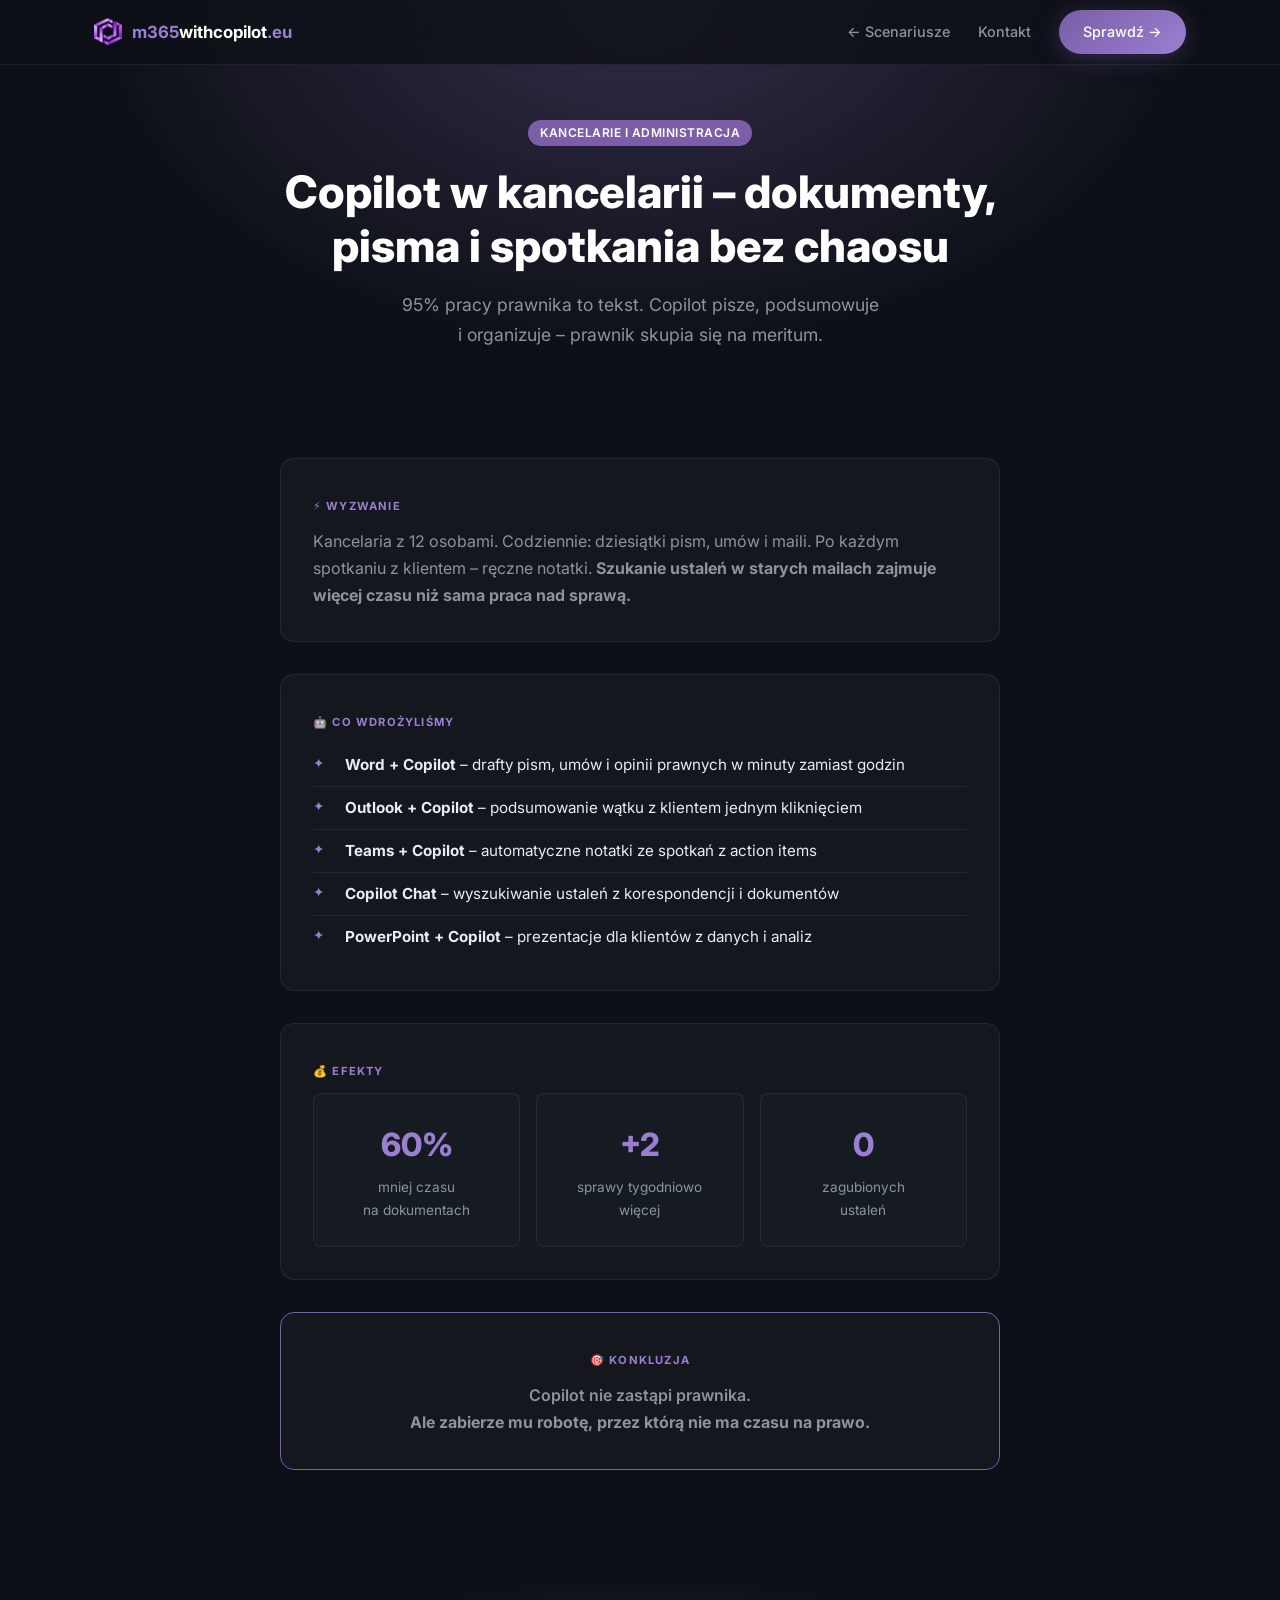
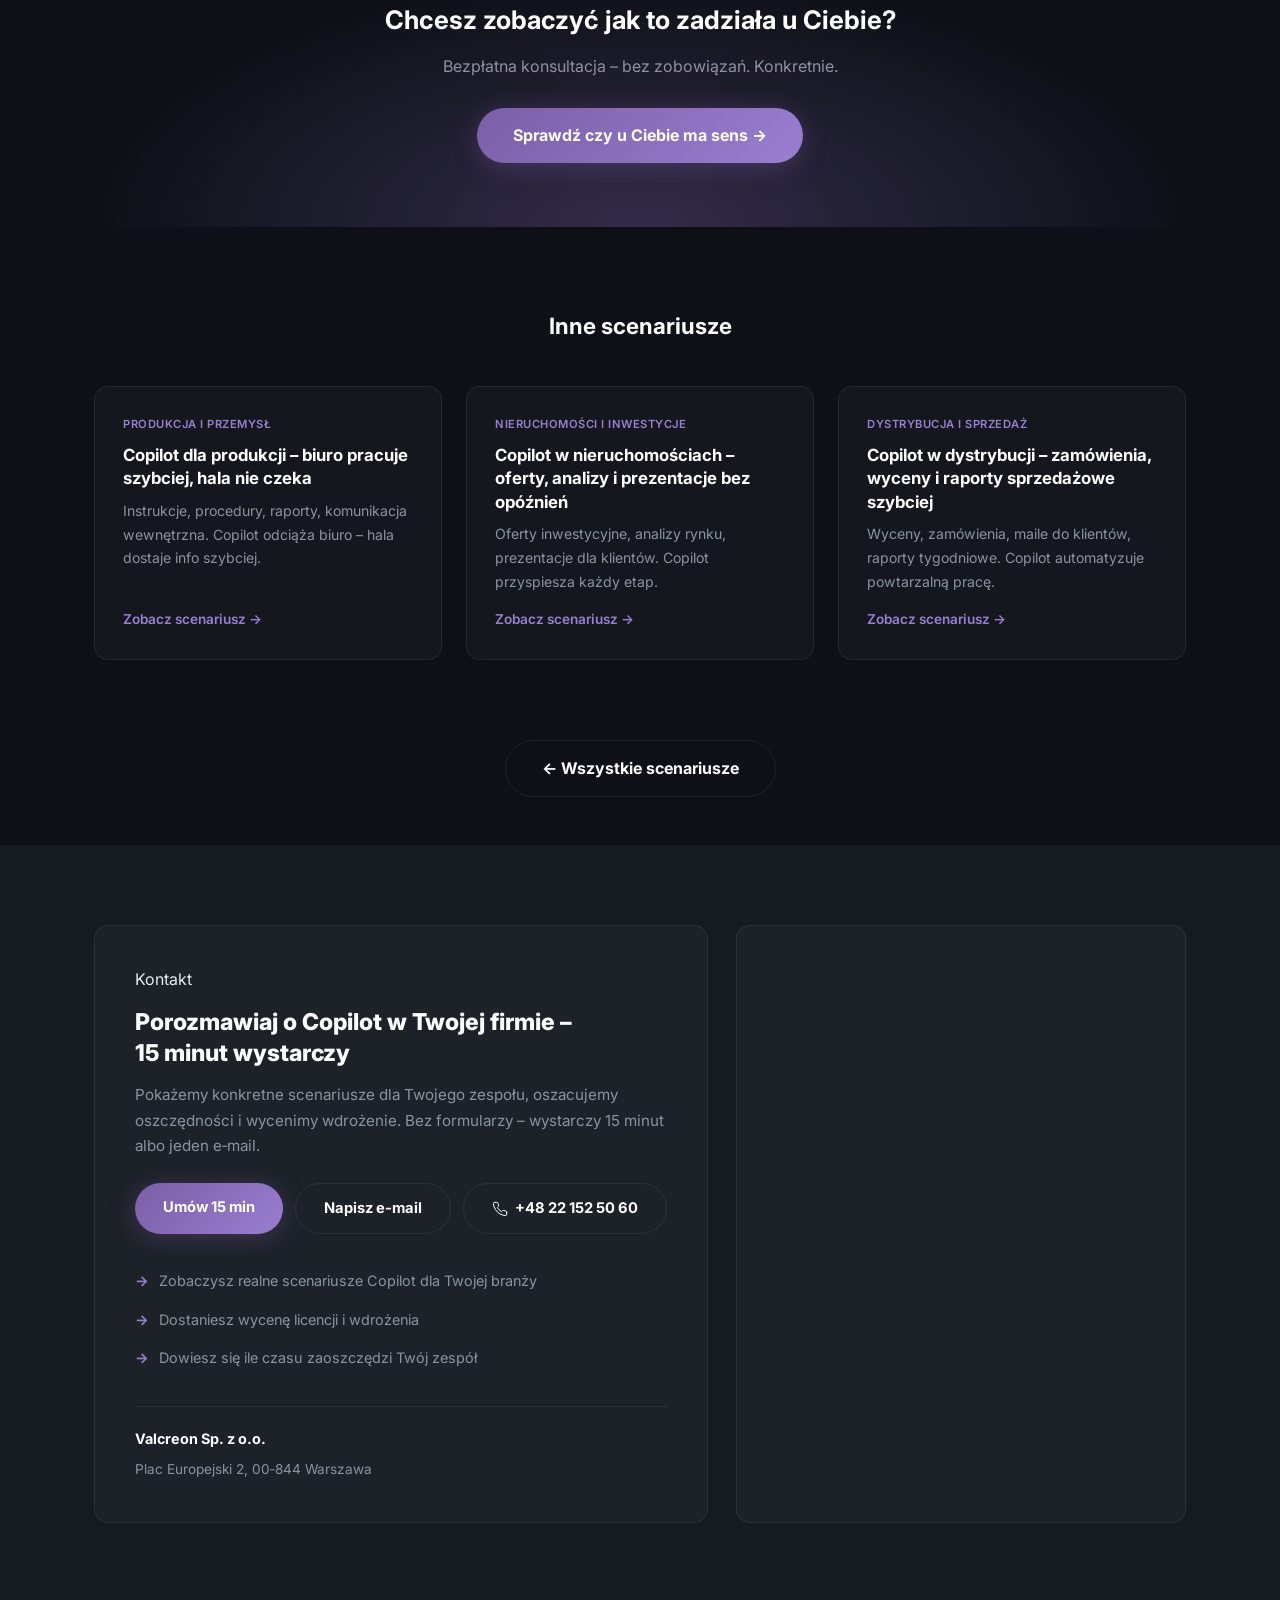
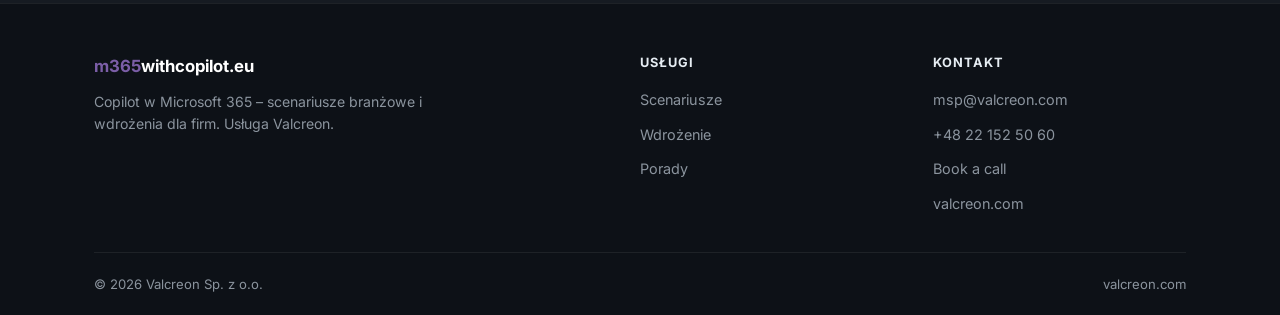
==== kancelaria.html @ f1ad7389 "Add files via upload" ====
<!DOCTYPE html>
<html lang="pl">
<head>
<meta charset="UTF-8">
<meta name="viewport" content="width=device-width,initial-scale=1">
<title>Copilot w kancelarii – dokumenty, pisma i spotkania bez chaosu | m365withcopilot.eu</title>
<meta name="description" content="Jak Microsoft 365 Copilot działa w kancelarii prawnej. Drafty pism, podsumowania spotkań, wyszukiwanie ustaleń – konkretny scenariusz.">
<link rel="icon" href="fav.ico" type="image/x-icon">
<link rel="preconnect" href="https://fonts.googleapis.com">
<link rel="preconnect" href="https://fonts.gstatic.com" crossorigin>
<link href="https://fonts.googleapis.com/css2?family=Inter:wght@400;500;600;700;800&display=swap" rel="stylesheet">
<link rel="stylesheet" href="style-2.css">
<style>
</style>
</head>
<body id="top">

<nav class="nav"><div class="wrap">
  <a href="index.html" class="nav-brand"><img src="logo-32.png" alt="Logo" width="28" height="28"><span><b>m365</b>withcopilot<b>.eu</b></span></a>
  <ul class="nav-links">
    <li><a href="index.html">← Scenariusze</a></li>
    <li><a href="#kontakt">Kontakt</a></li>
    <li><a href="https://m365withcopilot.pl" target="_blank" rel="noopener noreferrer" class="btn btn-p btn-sm">Sprawdź →</a></li>
  </ul>
  <button class="hamburger" id="burger" aria-label="Menu"><span></span><span></span><span></span></button>
</div></nav>
<div class="mobile-menu" id="mobileMenu">
  <a href="index.html">← Wszystkie scenariusze</a>
  <a href="#kontakt">Kontakt</a>
  <a href="https://m365withcopilot.pl" target="_blank" rel="noopener noreferrer">Sprawdź czy u Ciebie ma sens →</a>
</div>

<header class="post-hero">
  <div class="post-meta"><span class="post-tag">Kancelarie i administracja</span></div>
  <h1>Copilot w kancelarii – dokumenty, pisma i&nbsp;spotkania bez chaosu</h1>
  <p class="subtitle">95% pracy prawnika to tekst. Copilot pisze, podsumowuje i&nbsp;organizuje – prawnik skupia się na meritum.</p>
</header>

<section class="post-body"><div class="col">

  <div class="block fade">
    <span class="block-label">⚡ Wyzwanie</span>
    <p>Kancelaria z&nbsp;12 osobami. Codziennie: dziesiątki pism, umów i&nbsp;maili. Po każdym spotkaniu z&nbsp;klientem – ręczne notatki. <strong>Szukanie ustaleń w starych mailach zajmuje więcej czasu niż sama praca nad sprawą.</strong></p>
  </div>

  <div class="block fade">
    <span class="block-label">🤖 Co wdrożyliśmy</span>
    <ul>
      <li><strong>Word + Copilot</strong> – drafty pism, umów i&nbsp;opinii prawnych w&nbsp;minuty zamiast godzin</li>
      <li><strong>Outlook + Copilot</strong> – podsumowanie wątku z&nbsp;klientem jednym kliknięciem</li>
      <li><strong>Teams + Copilot</strong> – automatyczne notatki ze spotkań z&nbsp;action items</li>
      <li><strong>Copilot Chat</strong> – wyszukiwanie ustaleń z&nbsp;korespondencji i&nbsp;dokumentów</li>
      <li><strong>PowerPoint + Copilot</strong> – prezentacje dla klientów z&nbsp;danych i&nbsp;analiz</li>
    </ul>
  </div>

  <div class="block fade">
    <span class="block-label">💰 Efekty</span>
    <div class="gains">
      <div class="gain-card"><div class="num">60%</div><div class="label">mniej czasu<br>na dokumentach</div></div>
      <div class="gain-card"><div class="num">+2</div><div class="label">sprawy tygodniowo<br>więcej</div></div>
      <div class="gain-card"><div class="num">0</div><div class="label">zagubionych<br>ustaleń</div></div>
    </div>
  </div>

  <div class="block fade" style="text-align:center;border-color:var(--brand)">
    <span class="block-label">🎯 Konkluzja</span>
    <p style="font-weight:600">
      Copilot nie zastąpi prawnika.<br>
      <strong>Ale zabierze mu robotę, przez którą nie ma czasu na prawo.</strong>
    </p>
  </div>

</div></section>

<section class="cta-section fade">
  <h2>Chcesz zobaczyć jak to zadziała u&nbsp;Ciebie?</h2>
  <p>Bezpłatna konsultacja – bez zobowiązań. Konkretnie.</p>
  <a href="https://m365withcopilot.pl" target="_blank" rel="noopener noreferrer" class="btn btn-p">Sprawdź czy u Ciebie ma sens →</a>
</section>

<section class="more"><div class="wrap">
  <h2>Inne scenariusze</h2>
  <div class="posts-grid" id="moreCases"></div>
</div></section>

<div style="text-align:center;padding:0 24px 48px">
  <a href="index.html" class="btn btn-s">← Wszystkie scenariusze</a>
</div>

<section class="contact-s" id="kontakt"><div class="wrap">
  <div class="contact-g">
    <div class="cp reveal">
      <span class="eyebrow">Kontakt</span>
      <h2>Porozmawiaj o&nbsp;Copilot w&nbsp;Twojej firmie – 15&nbsp;minut wystarczy</h2>
      <p>Pokażemy konkretne scenariusze dla Twojego zespołu, oszacujemy oszczędności i&nbsp;wycenimy wdrożenie. Bez formularzy – wystarczy 15&nbsp;minut albo jeden e&#8209;mail.</p>
      <div class="c-btns">
        <a class="btn btn-p" href="https://bookings.cloud.microsoft/book/RedFlag1@redflag.com.pl" target="_blank" rel="noopener noreferrer">Umów 15&nbsp;min</a>
        <a class="btn btn-s" href="mailto:msp@valcreon.com?subject=Copilot%20w%20M365%20%E2%80%93%20zapytanie&amp;body=Dzie%C5%84%20dobry%2C%0A%0AProsimy%20o%20kontakt%20w%20sprawie%20Microsoft%20365%20Copilot.%0A%0AFirma%3A%0ALiczba%20u%C5%BCytkownik%C3%B3w%3A%0ADomena%3A%0A%0APozdrawiam">Napisz e&#8209;mail</a>
        <a class="btn btn-s" href="tel:+48221525060"><svg width="16" height="16" viewBox="0 0 24 24" fill="none" stroke="currentColor" stroke-width="1.5" stroke-linecap="round" stroke-linejoin="round" style="vertical-align:middle;margin-right:4px"><path d="M22 16.92v3a2 2 0 0 1-2.18 2 19.79 19.79 0 0 1-8.63-3.07 19.5 19.5 0 0 1-6-6 19.79 19.79 0 0 1-3.07-8.67A2 2 0 0 1 4.11 2h3a2 2 0 0 1 2 1.72c.127.96.361 1.903.7 2.81a2 2 0 0 1-.45 2.11L8.09 9.91a16 16 0 0 0 6 6l1.27-1.27a2 2 0 0 1 2.11-.45c.907.339 1.85.573 2.81.7A2 2 0 0 1 22 16.92z"/></svg> +48 22 152 50 60</a>
      </div>
      <ul class="c-list">
        <li><i>→</i> Zobaczysz realne scenariusze Copilot dla Twojej branży</li>
        <li><i>→</i> Dostaniesz wycenę licencji i&nbsp;wdrożenia</li>
        <li><i>→</i> Dowiesz się ile czasu zaoszczędzi Twój zespół</li>
      </ul>
      <div class="co"><strong>Valcreon Sp. z o.o.</strong><span>Plac Europejski 2, 00‑844 Warszawa</span></div>
    </div>
    <div class="map-p reveal">
      <iframe title="Mapa – Plac Europejski 2, Warszawa" loading="lazy" referrerpolicy="no-referrer-when-downgrade"
        src="https://www.google.com/maps?q=Plac+Europejski+2,+00-844+Warszawa&output=embed"></iframe>
    </div>
  </div>
</div></section>

<footer class="ftr"><div class="wrap">
  <div class="ftr-g">
    <div>
      <a href="#top" class="ftr-brand"><span><b style="color:var(--brand)">m365</b>withcopilot.eu</span></a>
      <p class="ftr-desc">Copilot w Microsoft 365 – scenariusze branżowe i wdrożenia dla firm. Usługa Valcreon.</p>
    </div>
    <div class="ftr-col"><strong>Usługi</strong><a href="index.html">Scenariusze</a><a href="https://m365withcopilot.pl" target="_blank" rel="noopener noreferrer">Wdrożenie</a><a href="https://m365withcopilot.com" target="_blank" rel="noopener noreferrer">Porady</a></div>
    <div class="ftr-col"><strong>Kontakt</strong><a href="mailto:msp@valcreon.com">msp@valcreon.com</a><a href="tel:+48221525060">+48 22 152 50 60</a><a href="https://bookings.cloud.microsoft/book/RedFlag1@redflag.com.pl" target="_blank" rel="noopener noreferrer">Book a call</a><a href="https://valcreon.com" target="_blank" rel="noopener noreferrer">valcreon.com</a></div>
  </div>
  <div class="ftr-bot"><span>&copy; <span id="yr"></span> Valcreon Sp.&nbsp;z&nbsp;o.o.</span><a href="https://valcreon.com" target="_blank" rel="noopener noreferrer">valcreon.com</a></div>
</div></footer>

<button class="btt" id="btt" aria-label="Back to top">↑</button>

<script src="cases.js"></script>
<script>
document.getElementById("yr").textContent=new Date().getFullYear();
var burger=document.getElementById("burger");
var mm=document.getElementById("mobileMenu");
burger.addEventListener("click",function(){burger.classList.toggle("active");mm.classList.toggle("open");});
mm.querySelectorAll("a").forEach(function(a){a.addEventListener("click",function(){burger.classList.remove("active");mm.classList.remove("open");});});
document.addEventListener("click",function(e){if(mm.classList.contains("open")&&!mm.contains(e.target)&&!burger.contains(e.target)){burger.classList.remove("active");mm.classList.remove("open");}});
var bttEl=document.getElementById("btt");
window.addEventListener("scroll",function(){bttEl.classList.toggle("show",window.scrollY>400);});
bttEl.addEventListener("click",function(){window.scrollTo({top:0,behavior:"smooth"});});
observeAll();
renderMoreCases("moreCases");
</script>
</body>
</html>
---- style-2.css ----
:root{--brand:#7B5EA7;--brand-light:#9a7fd1;--brand-glow:rgba(123,94,167,.35);--bg:#0d1117;--bg2:#161b22;--bg3:#1c2330;--card:#ffffff08;--card-border:#ffffff12;--text:#e6edf3;--text-dim:#8b949e;--text-bright:#fff;--radius:14px;--radius-sm:8px;--wrap:1140px;--col:720px;--transition:.3s cubic-bezier(.4,0,.2,1)}
*,*::before,*::after{box-sizing:border-box;margin:0;padding:0}
html{scroll-behavior:smooth;scroll-padding-top:80px}
body{font-family:'Inter',system-ui,-apple-system,sans-serif;background:var(--bg);color:var(--text);line-height:1.7;font-size:16px;-webkit-font-smoothing:antialiased}
a{color:var(--brand-light);text-decoration:none;transition:color var(--transition)}a:hover{color:var(--text-bright)}
img{max-width:100%;display:block}
.wrap{max-width:var(--wrap);margin:0 auto;padding:0 24px}.col{max-width:var(--col);margin:0 auto}
.fade,.reveal{opacity:0;transform:translateY(28px);transition:opacity .6s ease,transform .6s ease}
.fade.visible,.reveal.visible{opacity:1;transform:translateY(0)}
.nav{position:fixed;top:0;left:0;width:100%;z-index:1000;background:rgba(13,17,23,.82);backdrop-filter:blur(18px);-webkit-backdrop-filter:blur(18px);border-bottom:1px solid var(--card-border)}
.nav .wrap{display:flex;align-items:center;justify-content:space-between;height:64px}
.nav-brand{display:flex;align-items:center;gap:10px;font-weight:700;font-size:1.05rem;color:var(--text-bright)}.nav-brand img{height:28px;width:28px}.nav-brand b{color:var(--brand-light)}
.nav-links{display:flex;gap:28px;list-style:none;align-items:center}
.nav-links a{color:var(--text-dim);font-size:.9rem;font-weight:500;position:relative}
.nav-links a::after{content:"";position:absolute;bottom:-4px;left:0;width:0;height:2px;background:var(--brand);border-radius:2px;transition:width var(--transition)}
.nav-links a:hover{color:var(--text-bright)}.nav-links a:hover::after{width:100%}
.nav-links .btn-p{color:#fff}.nav-links .btn-p:hover{color:#fff}
.hamburger{display:none;flex-direction:column;gap:5px;cursor:pointer;padding:4px;background:none;border:none}
.hamburger span{display:block;width:24px;height:2px;background:var(--text);border-radius:2px;transition:var(--transition)}
.hamburger.active span:nth-child(1){transform:rotate(45deg) translate(5px,5px)}.hamburger.active span:nth-child(2){opacity:0}.hamburger.active span:nth-child(3){transform:rotate(-45deg) translate(5px,-5px)}
.mobile-menu{display:none;position:fixed;top:64px;right:0;width:260px;height:calc(100vh - 64px);background:rgba(22,27,34,.96);backdrop-filter:blur(20px);border-left:1px solid var(--card-border);padding:32px 24px;transform:translateX(100%);transition:transform var(--transition);z-index:999}
.mobile-menu.open{transform:translateX(0)}.mobile-menu a{display:block;padding:12px 0;color:var(--text-dim);font-weight:500;font-size:1rem;border-bottom:1px solid var(--card-border)}.mobile-menu a:hover{color:var(--text-bright)}
.btn{display:inline-block;padding:14px 36px;font-weight:700;font-size:1rem;border-radius:50px;transition:transform var(--transition),box-shadow var(--transition),background var(--transition);cursor:pointer;border:none;text-align:center}
.btn-p{background:linear-gradient(135deg,var(--brand),var(--brand-light));color:#fff;box-shadow:0 4px 24px var(--brand-glow)}.btn-p:hover{transform:translateY(-2px);box-shadow:0 8px 32px var(--brand-glow);color:#fff}
.btn-s{background:transparent;color:var(--text-bright);border:1px solid var(--card-border)}.btn-s:hover{border-color:var(--brand-light);color:var(--brand-light);transform:translateY(-2px)}
.btn-sm{padding:10px 24px;font-size:.9rem}
.post-hero{padding:120px 24px 60px;text-align:center;background:radial-gradient(ellipse at 50% 0%,var(--brand-glow) 0%,transparent 60%)}
.post-meta{display:flex;align-items:center;justify-content:center;gap:16px;flex-wrap:wrap;margin-bottom:20px;font-size:.85rem;color:var(--text-dim)}
.post-tag{background:var(--brand);color:#fff;padding:3px 12px;border-radius:50px;font-size:.75rem;font-weight:600;text-transform:uppercase;letter-spacing:.5px}
.post-hero h1{font-size:clamp(1.8rem,5vw,2.8rem);font-weight:800;line-height:1.2;color:var(--text-bright);max-width:var(--col);margin:0 auto 16px}
.post-hero .subtitle{font-size:1.1rem;color:var(--text-dim);max-width:540px;margin:0 auto}
.post-body{padding:48px 24px 64px}
.post-body .col>*+*{margin-top:32px}
.block{background:var(--card);border:1px solid var(--card-border);backdrop-filter:blur(12px);-webkit-backdrop-filter:blur(12px);border-radius:var(--radius);padding:32px}
.block-label{display:inline-block;font-size:.7rem;font-weight:700;text-transform:uppercase;letter-spacing:1.2px;color:var(--brand-light);margin-bottom:12px}
.block h2{font-size:1.3rem;font-weight:700;color:var(--text-bright);margin-bottom:16px}
.block p{color:var(--text-dim);font-size:1rem}
.block ul{list-style:none;padding:0}
.block ul li{position:relative;padding:8px 0 8px 32px;color:var(--text);font-size:.95rem;border-bottom:1px solid var(--card-border)}
.block ul li:last-child{border-bottom:none}
.block ul li::before{content:"✦";position:absolute;left:0;top:8px;color:var(--brand-light);font-size:.85rem}
.gains{display:grid;grid-template-columns:repeat(auto-fit,minmax(180px,1fr));gap:16px}
.gain-card{text-align:center;padding:24px 16px;background:var(--bg2);border:1px solid var(--card-border);border-radius:var(--radius-sm)}
.gain-card .num{font-size:2rem;font-weight:800;color:var(--brand-light)}
.gain-card .label{font-size:.85rem;color:var(--text-dim);margin-top:4px}
.cta-section{text-align:center;padding:64px 24px;background:radial-gradient(ellipse at 50% 100%,var(--brand-glow) 0%,transparent 60%)}
.cta-section h2{font-size:1.6rem;font-weight:700;color:var(--text-bright);margin-bottom:12px}
.cta-section p{color:var(--text-dim);margin-bottom:28px;font-size:1rem}
.more{padding:80px 24px}
.more h2{text-align:center;font-size:1.4rem;font-weight:700;color:var(--text-bright);margin-bottom:40px}
.posts-grid{display:grid;grid-template-columns:repeat(auto-fit,minmax(300px,1fr));gap:24px}
.post-card{display:flex;flex-direction:column;background:var(--card);border:1px solid var(--card-border);backdrop-filter:blur(12px);border-radius:var(--radius);padding:28px;transition:transform var(--transition),border-color var(--transition);color:var(--text);text-decoration:none}
.post-card:hover{transform:translateY(-4px);border-color:var(--brand)}
.post-card .tag{display:inline-block;font-size:.7rem;font-weight:600;text-transform:uppercase;color:var(--brand-light);letter-spacing:.5px;margin-bottom:10px}
.post-card h3{font-size:1.05rem;font-weight:700;color:var(--text-bright);margin-bottom:8px;line-height:1.4}
.post-card p{font-size:.88rem;color:var(--text-dim);margin-bottom:14px}
.post-card .read{font-size:.85rem;color:var(--brand-light);font-weight:600;margin-top:auto}
.contact-s{padding:80px 24px;background:var(--bg2)}
.contact-g{display:grid;grid-template-columns:1fr 1fr;gap:28px;max-width:var(--wrap);margin:0 auto}
.cp{background:var(--card);border:1px solid var(--card-border);backdrop-filter:blur(14px);-webkit-backdrop-filter:blur(14px);border-radius:var(--radius);padding:40px}
.cp h2{font-size:1.45rem;font-weight:800;color:var(--text-bright);line-height:1.3;margin-top:14px;margin-bottom:14px}
.cp>p{color:var(--text-dim);font-size:.95rem;line-height:1.7;margin-bottom:24px}
.c-btns{display:flex;flex-wrap:nowrap;gap:12px;margin-bottom:28px}.c-btns .btn{padding:12px 28px;font-size:.92rem;white-space:nowrap}
.c-list{list-style:none;padding:0;margin-bottom:28px}.c-list li{padding:7px 0;font-size:.9rem;color:var(--text-dim);display:flex;align-items:baseline;gap:10px}.c-list li i{color:var(--brand-light);font-style:normal;font-weight:700}
.co{padding-top:20px;border-top:1px solid var(--card-border)}.co strong{display:block;color:var(--text-bright);font-size:.9rem;margin-bottom:4px}.co span{color:var(--text-dim);font-size:.85rem}
.map-p{background:var(--card);border:1px solid var(--card-border);border-radius:var(--radius);overflow:hidden;min-height:400px;display:flex}
.map-p iframe{width:100%;height:100%;min-height:400px;border:0;border-radius:var(--radius);filter:brightness(.85) contrast(1.1) saturate(.6)}
.ftr{background:var(--bg);border-top:1px solid var(--card-border);padding:48px 0 0}
.ftr-g{display:grid;grid-template-columns:2fr 1fr 1fr;gap:40px;padding-bottom:36px}
.ftr-brand{font-weight:700;font-size:1.05rem;color:var(--text-bright);display:inline-block;margin-bottom:10px}.ftr-brand b{color:var(--brand-light)}
.ftr-desc{font-size:.88rem;color:var(--text-dim);line-height:1.6;max-width:340px}
.ftr-col{display:flex;flex-direction:column;gap:10px}.ftr-col strong{font-size:.8rem;text-transform:uppercase;letter-spacing:1px;color:var(--text);margin-bottom:4px}.ftr-col a{font-size:.9rem;color:var(--text-dim)}.ftr-col a:hover{color:var(--text-bright)}
.ftr-bot{display:flex;align-items:center;justify-content:space-between;padding:20px 0;border-top:1px solid var(--card-border);font-size:.82rem;color:var(--text-dim)}.ftr-bot a{color:var(--text-dim)}.ftr-bot a:hover{color:var(--text-bright)}
.btt{position:fixed;bottom:28px;right:28px;width:44px;height:44px;background:var(--brand);color:#fff;border:none;border-radius:50%;cursor:pointer;font-size:1.2rem;display:flex;align-items:center;justify-content:center;opacity:0;pointer-events:none;transition:opacity var(--transition),transform var(--transition);box-shadow:0 4px 16px var(--brand-glow);z-index:900}.btt.show{opacity:1;pointer-events:auto}.btt:hover{transform:translateY(-3px)}
@media(max-width:768px){.nav-links{display:none}.hamburger{display:flex}.mobile-menu{display:block}.post-hero h1{font-size:1.6rem}.posts-grid{grid-template-columns:1fr}.contact-g{grid-template-columns:1fr}.map-p{min-height:280px}.map-p iframe{min-height:280px}.cp{padding:28px 20px}.ftr-g{grid-template-columns:1fr;gap:28px}.ftr-bot{flex-direction:column;gap:8px;text-align:center}.gains{grid-template-columns:1fr 1fr}}
@media(max-width:480px){.gains{grid-template-columns:1fr}.block{padding:24px 18px}.c-btns{flex-wrap:wrap}.c-btns .btn{width:100%;text-align:center}}
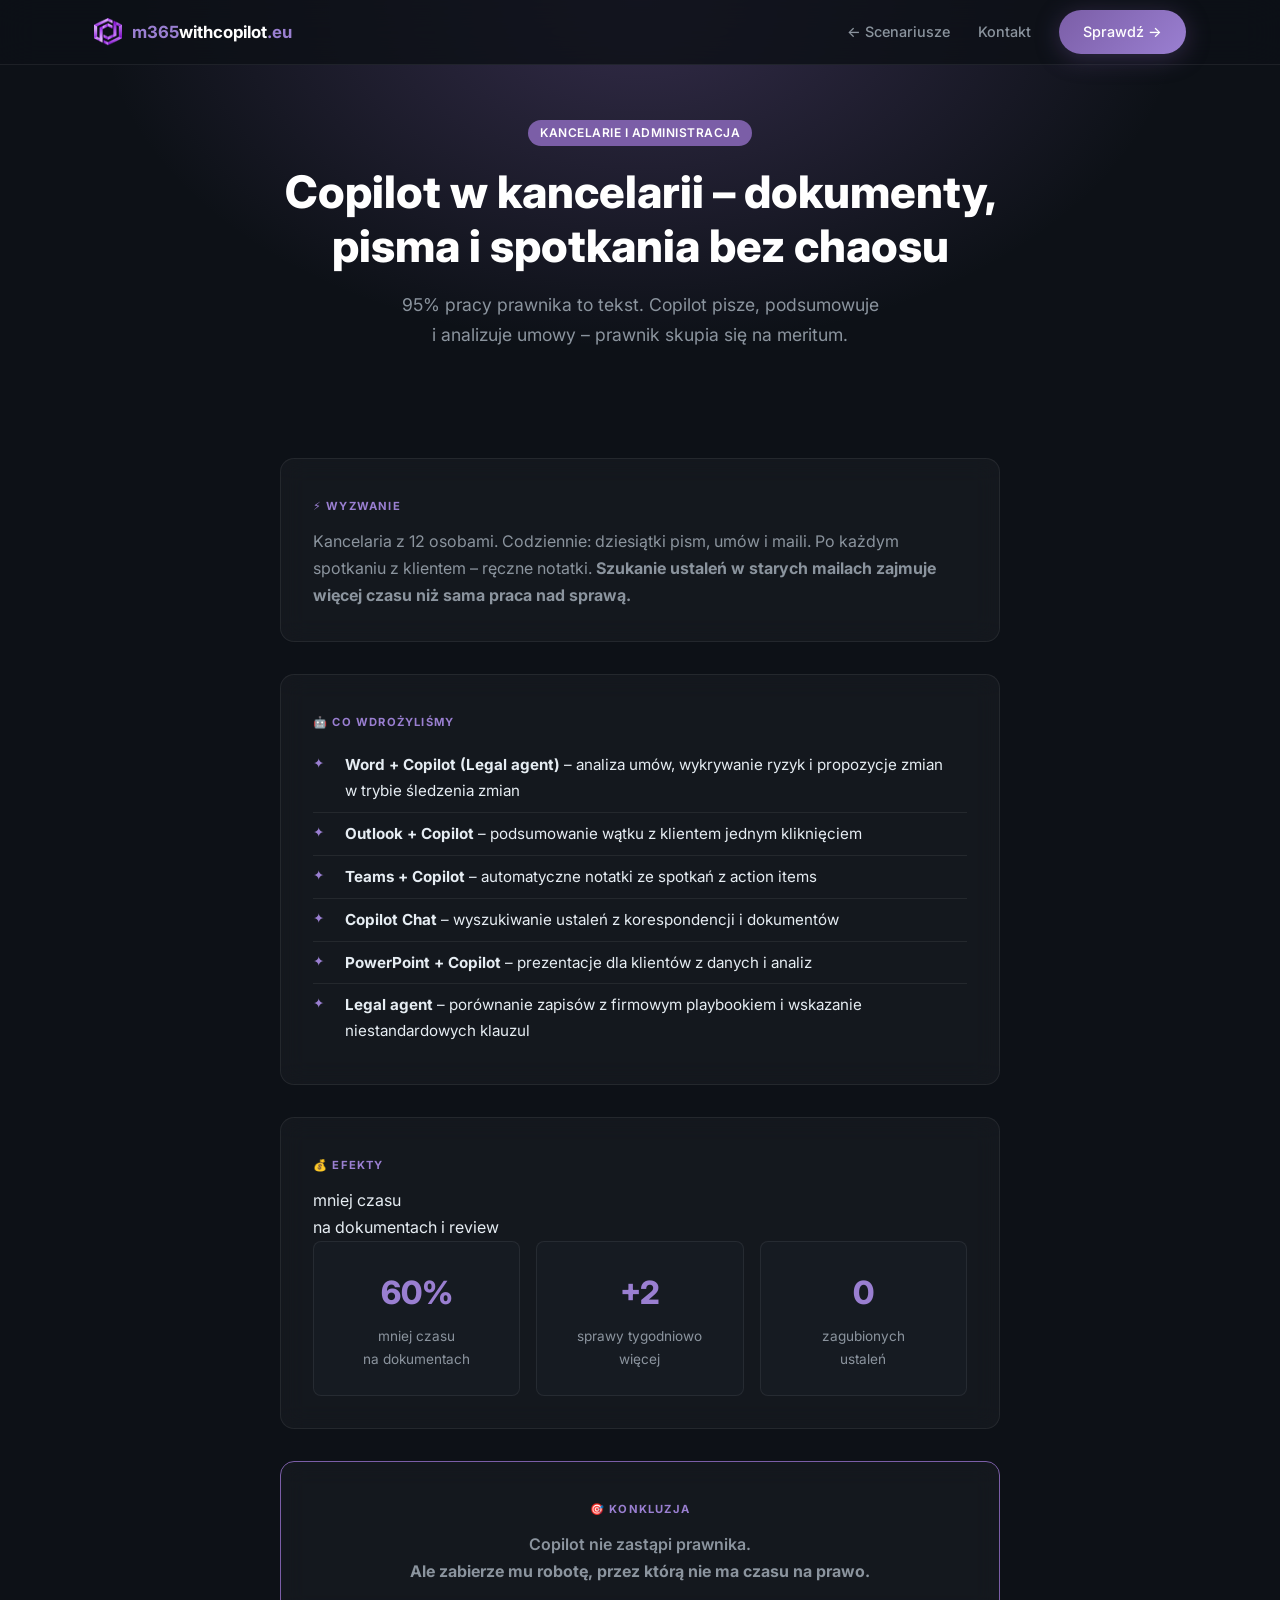
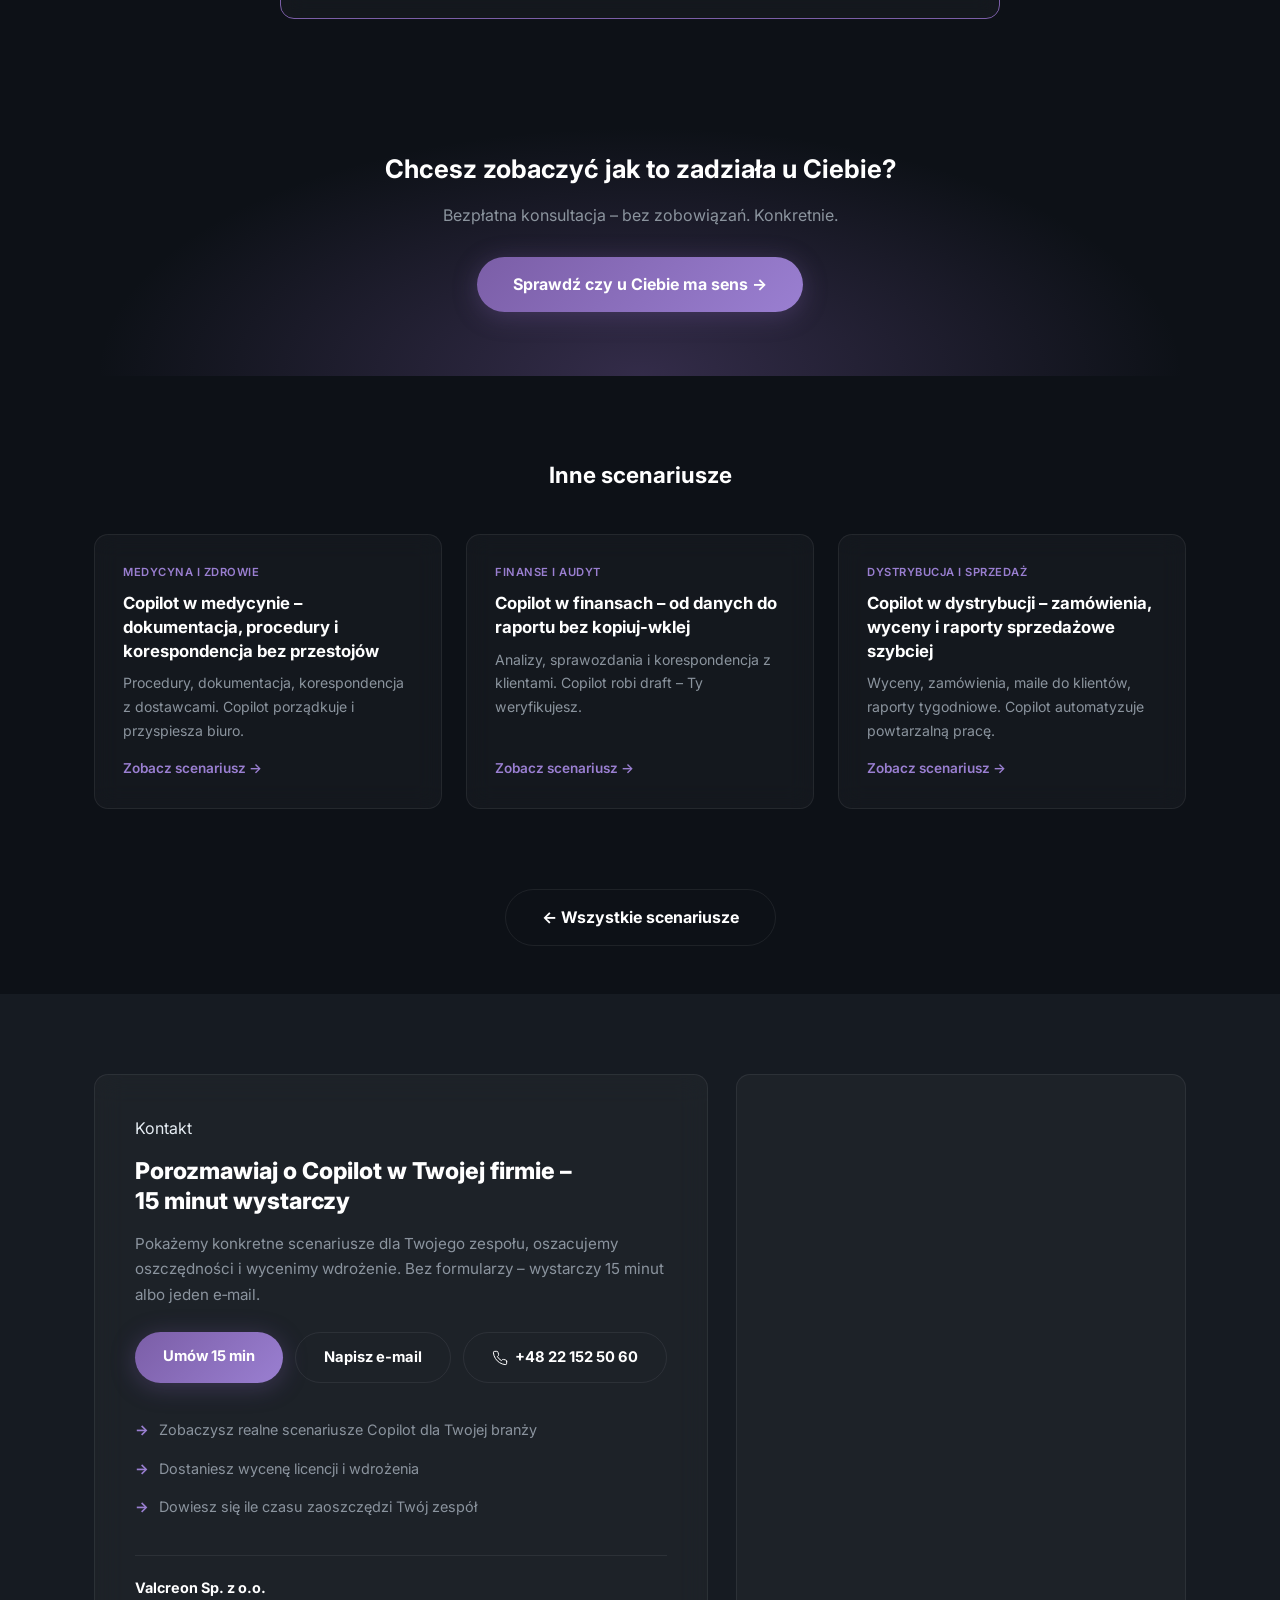
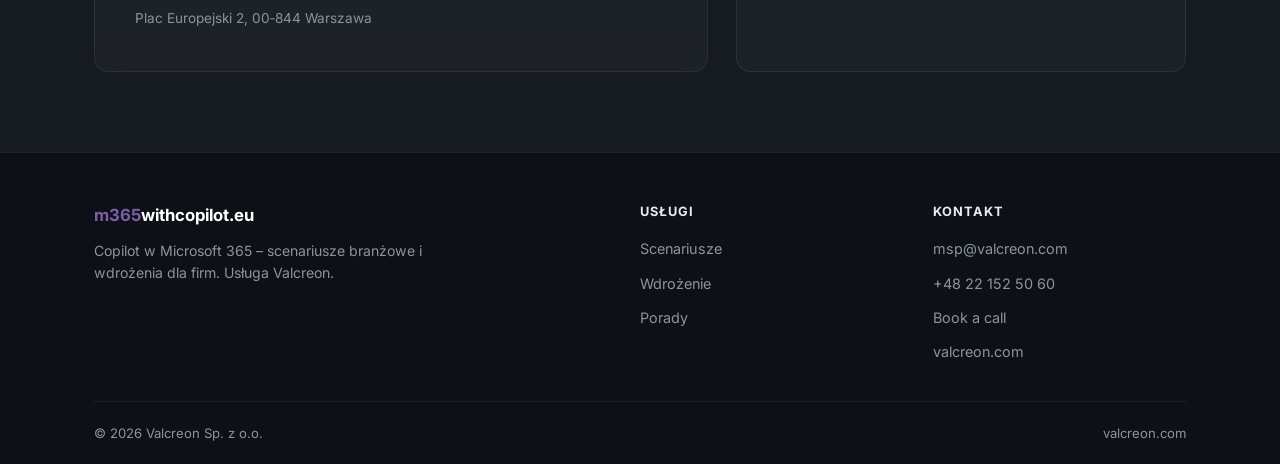
==== commit ef0db644: "Update subtitle and add new features in kancelaria.html" ====
--- a/kancelaria.html
+++ b/kancelaria.html
@@ -33,7 +33,9 @@
 <header class="post-hero">
   <div class="post-meta"><span class="post-tag">Kancelarie i administracja</span></div>
   <h1>Copilot w kancelarii – dokumenty, pisma i&nbsp;spotkania bez chaosu</h1>
-  <p class="subtitle">95% pracy prawnika to tekst. Copilot pisze, podsumowuje i&nbsp;organizuje – prawnik skupia się na meritum.</p>
+  
+<p class="subtitle">95% pracy prawnika to tekst. Copilot pisze, podsumowuje i&nbsp;analizuje umowy – prawnik skupia się na meritum.</p>
+
 </header>
 
 <section class="post-body"><div class="col">
@@ -46,21 +48,23 @@
   <div class="block fade">
     <span class="block-label">🤖 Co wdrożyliśmy</span>
     <ul>
-      <li><strong>Word + Copilot</strong> – drafty pism, umów i&nbsp;opinii prawnych w&nbsp;minuty zamiast godzin</li>
+      <li><strong>Word + Copilot (Legal agent)</strong> – analiza umów, wykrywanie ryzyk i&nbsp;propozycje zmian w&nbsp;trybie śledzenia zmian</li>
       <li><strong>Outlook + Copilot</strong> – podsumowanie wątku z&nbsp;klientem jednym kliknięciem</li>
       <li><strong>Teams + Copilot</strong> – automatyczne notatki ze spotkań z&nbsp;action items</li>
       <li><strong>Copilot Chat</strong> – wyszukiwanie ustaleń z&nbsp;korespondencji i&nbsp;dokumentów</li>
       <li><strong>PowerPoint + Copilot</strong> – prezentacje dla klientów z&nbsp;danych i&nbsp;analiz</li>
+      <li><strong>Legal agent</strong> – porównanie zapisów z&nbsp;firmowym playbookiem i&nbsp;wskazanie niestandardowych klauzul</li>
     </ul>
   </div>
 
   <div class="block fade">
     <span class="block-label">💰 Efekty</span>
+    <div class="label">mniej czasu<br>na dokumentach i&nbsp;review</div>
     <div class="gains">
       <div class="gain-card"><div class="num">60%</div><div class="label">mniej czasu<br>na dokumentach</div></div>
       <div class="gain-card"><div class="num">+2</div><div class="label">sprawy tygodniowo<br>więcej</div></div>
       <div class="gain-card"><div class="num">0</div><div class="label">zagubionych<br>ustaleń</div></div>
-    </div>
+      </div>
   </div>
 
   <div class="block fade" style="text-align:center;border-color:var(--brand)">
@@ -142,4 +146,4 @@
 renderMoreCases("moreCases");
 </script>
 </body>
-</html>+</html>
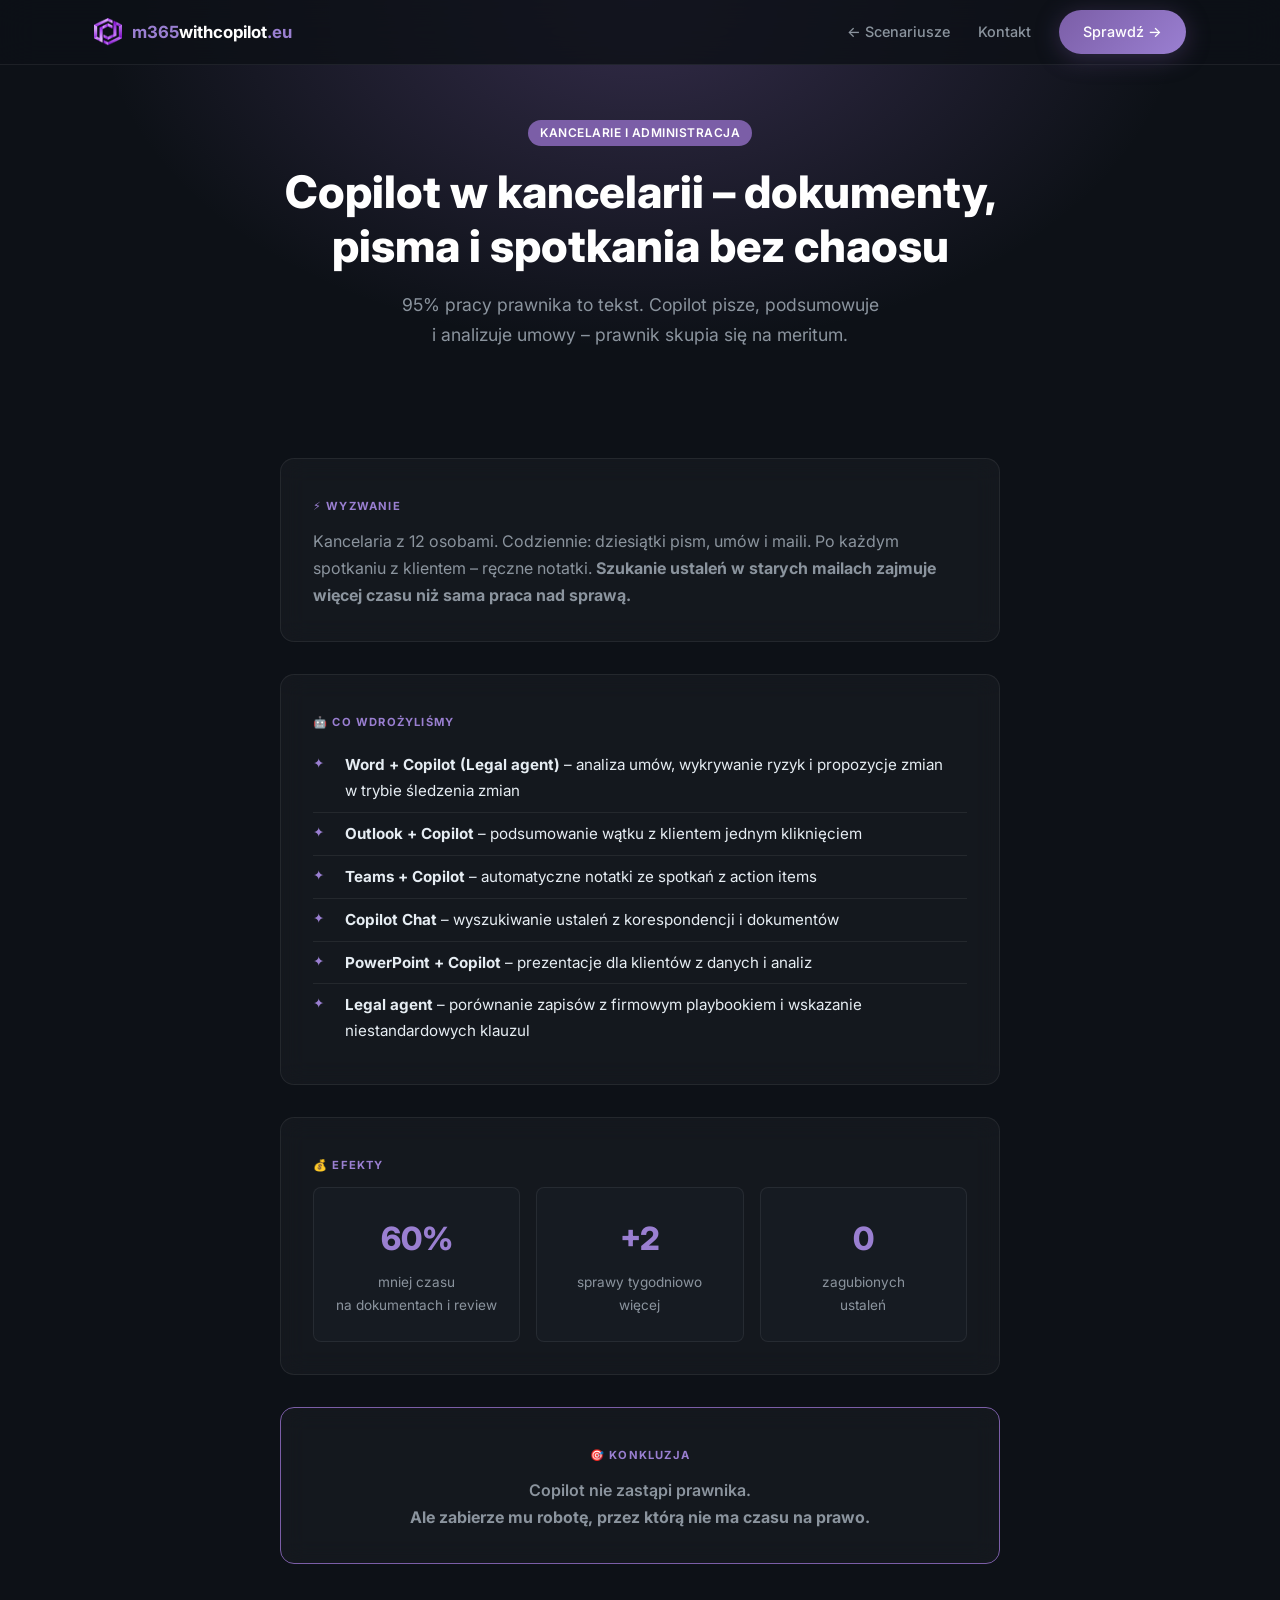
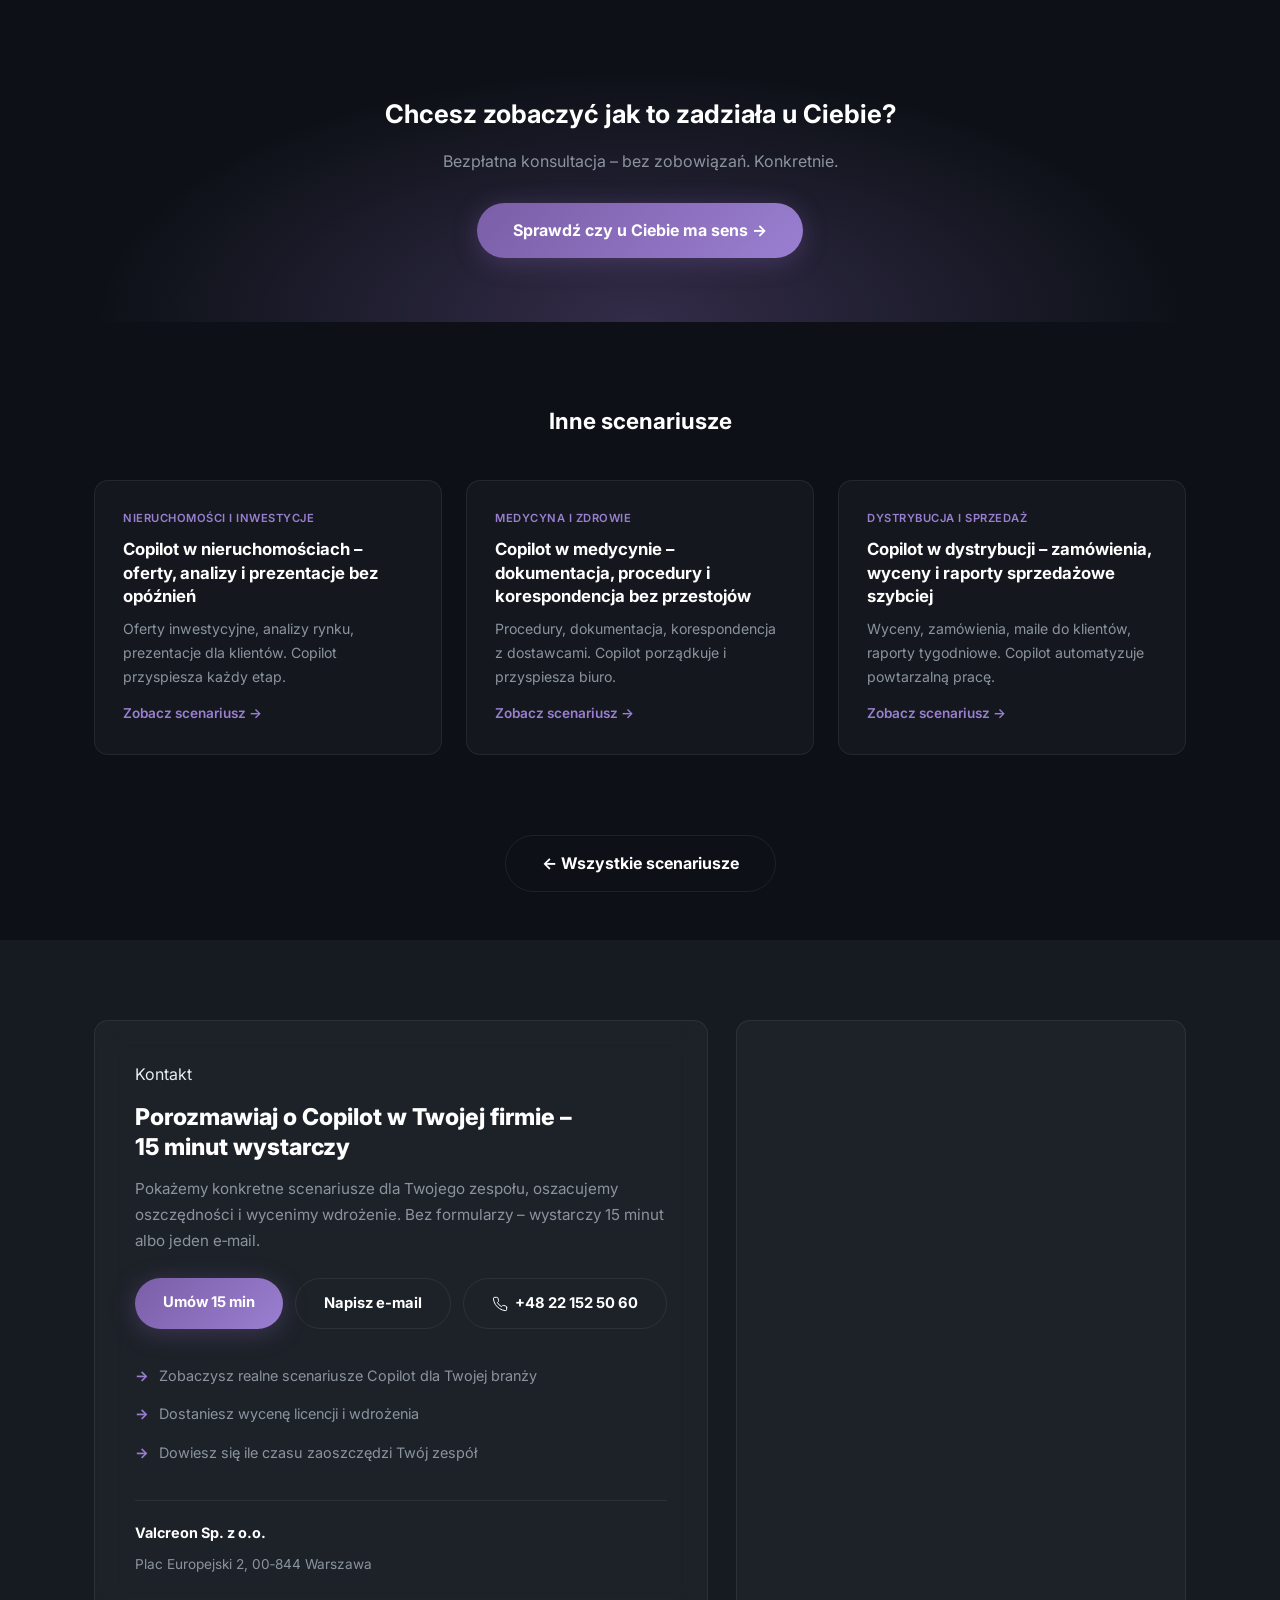
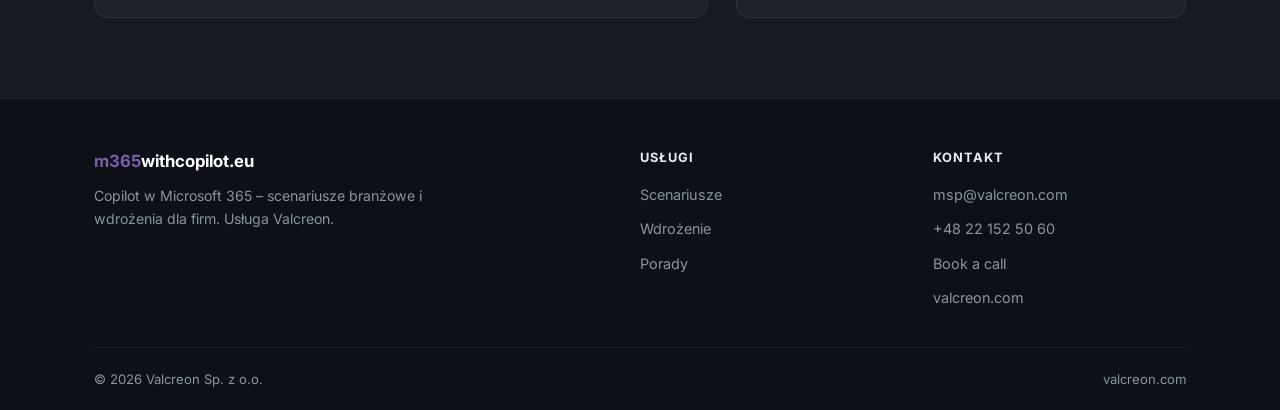
==== commit 19030bcf: "Update kancelaria.html" ====
--- a/kancelaria.html
+++ b/kancelaria.html
@@ -59,9 +59,8 @@
 
   <div class="block fade">
     <span class="block-label">💰 Efekty</span>
-    <div class="label">mniej czasu<br>na dokumentach i&nbsp;review</div>
-    <div class="gains">
-      <div class="gain-card"><div class="num">60%</div><div class="label">mniej czasu<br>na dokumentach</div></div>
+      <div class="gains">
+      <div class="gain-card"><div class="num">60%</div><div class="label">mniej czasu<br>na dokumentach i&nbsp;review</div></div>
       <div class="gain-card"><div class="num">+2</div><div class="label">sprawy tygodniowo<br>więcej</div></div>
       <div class="gain-card"><div class="num">0</div><div class="label">zagubionych<br>ustaleń</div></div>
       </div>
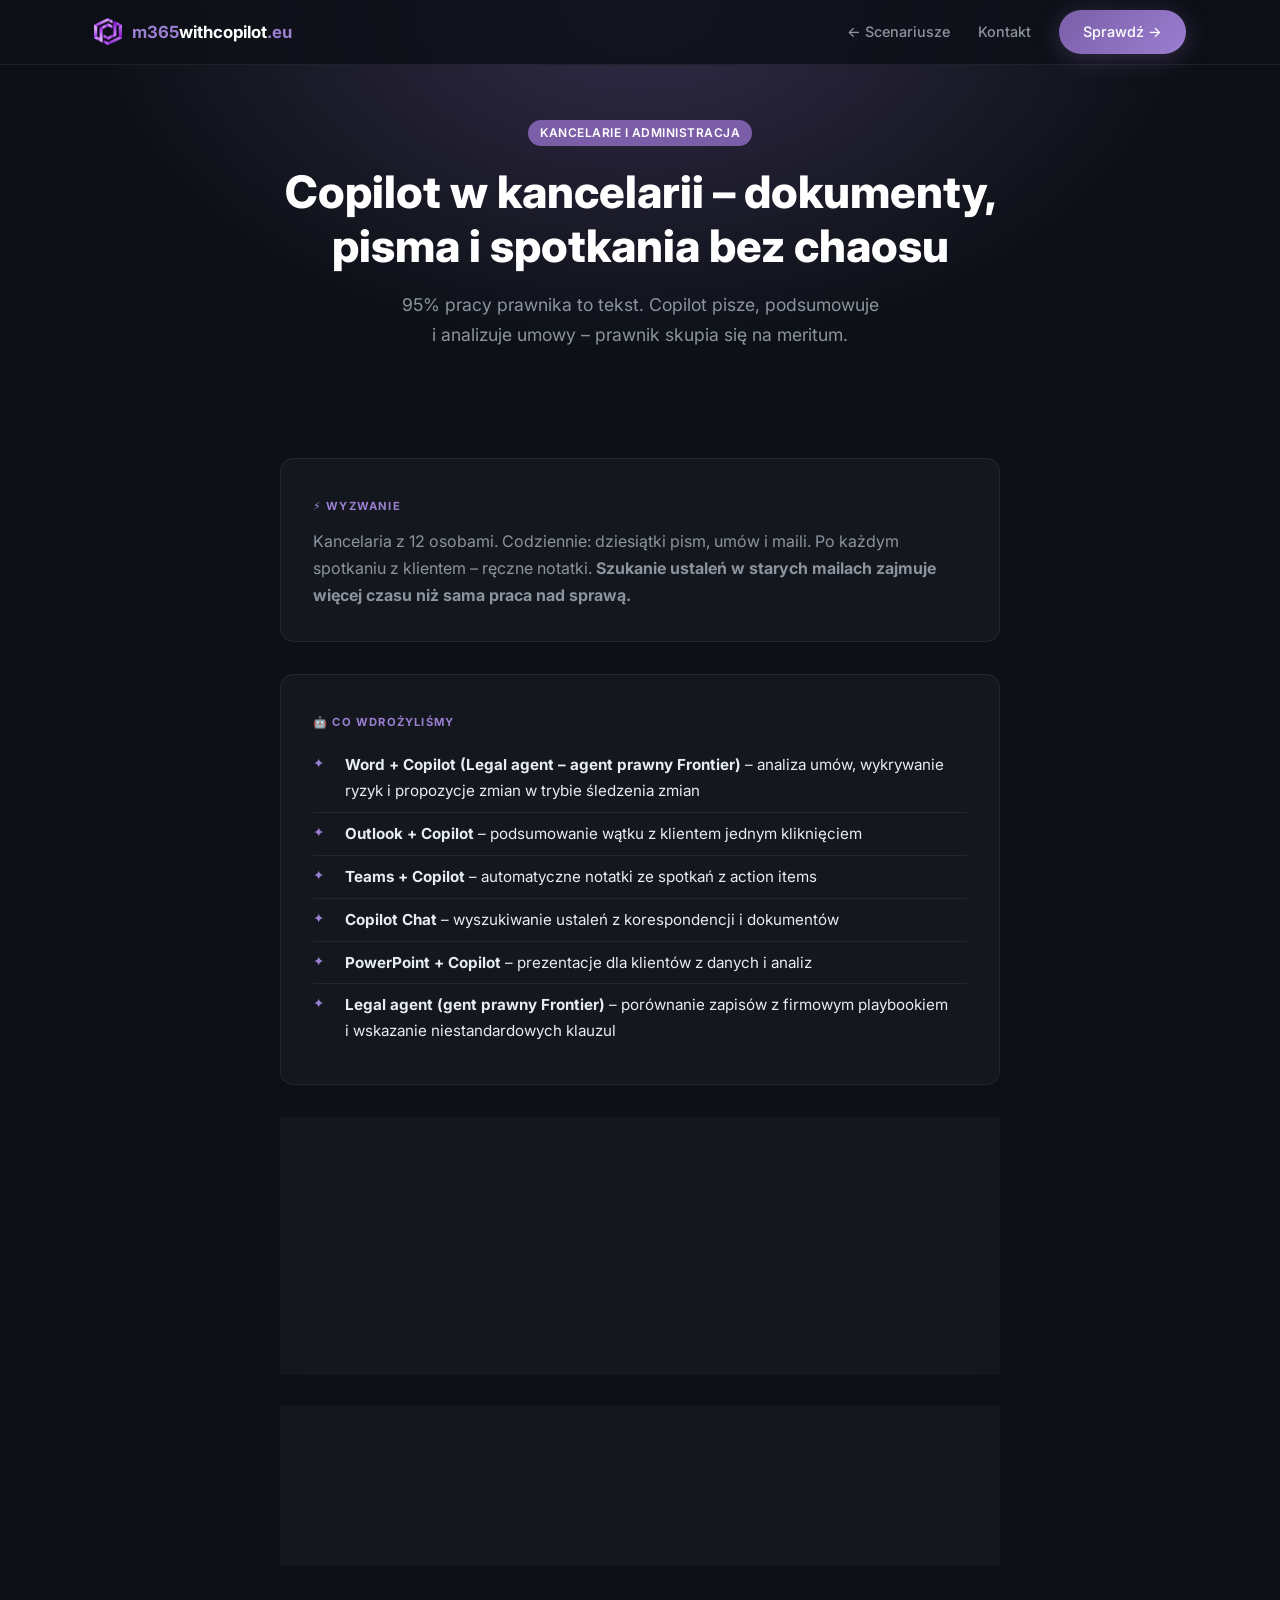
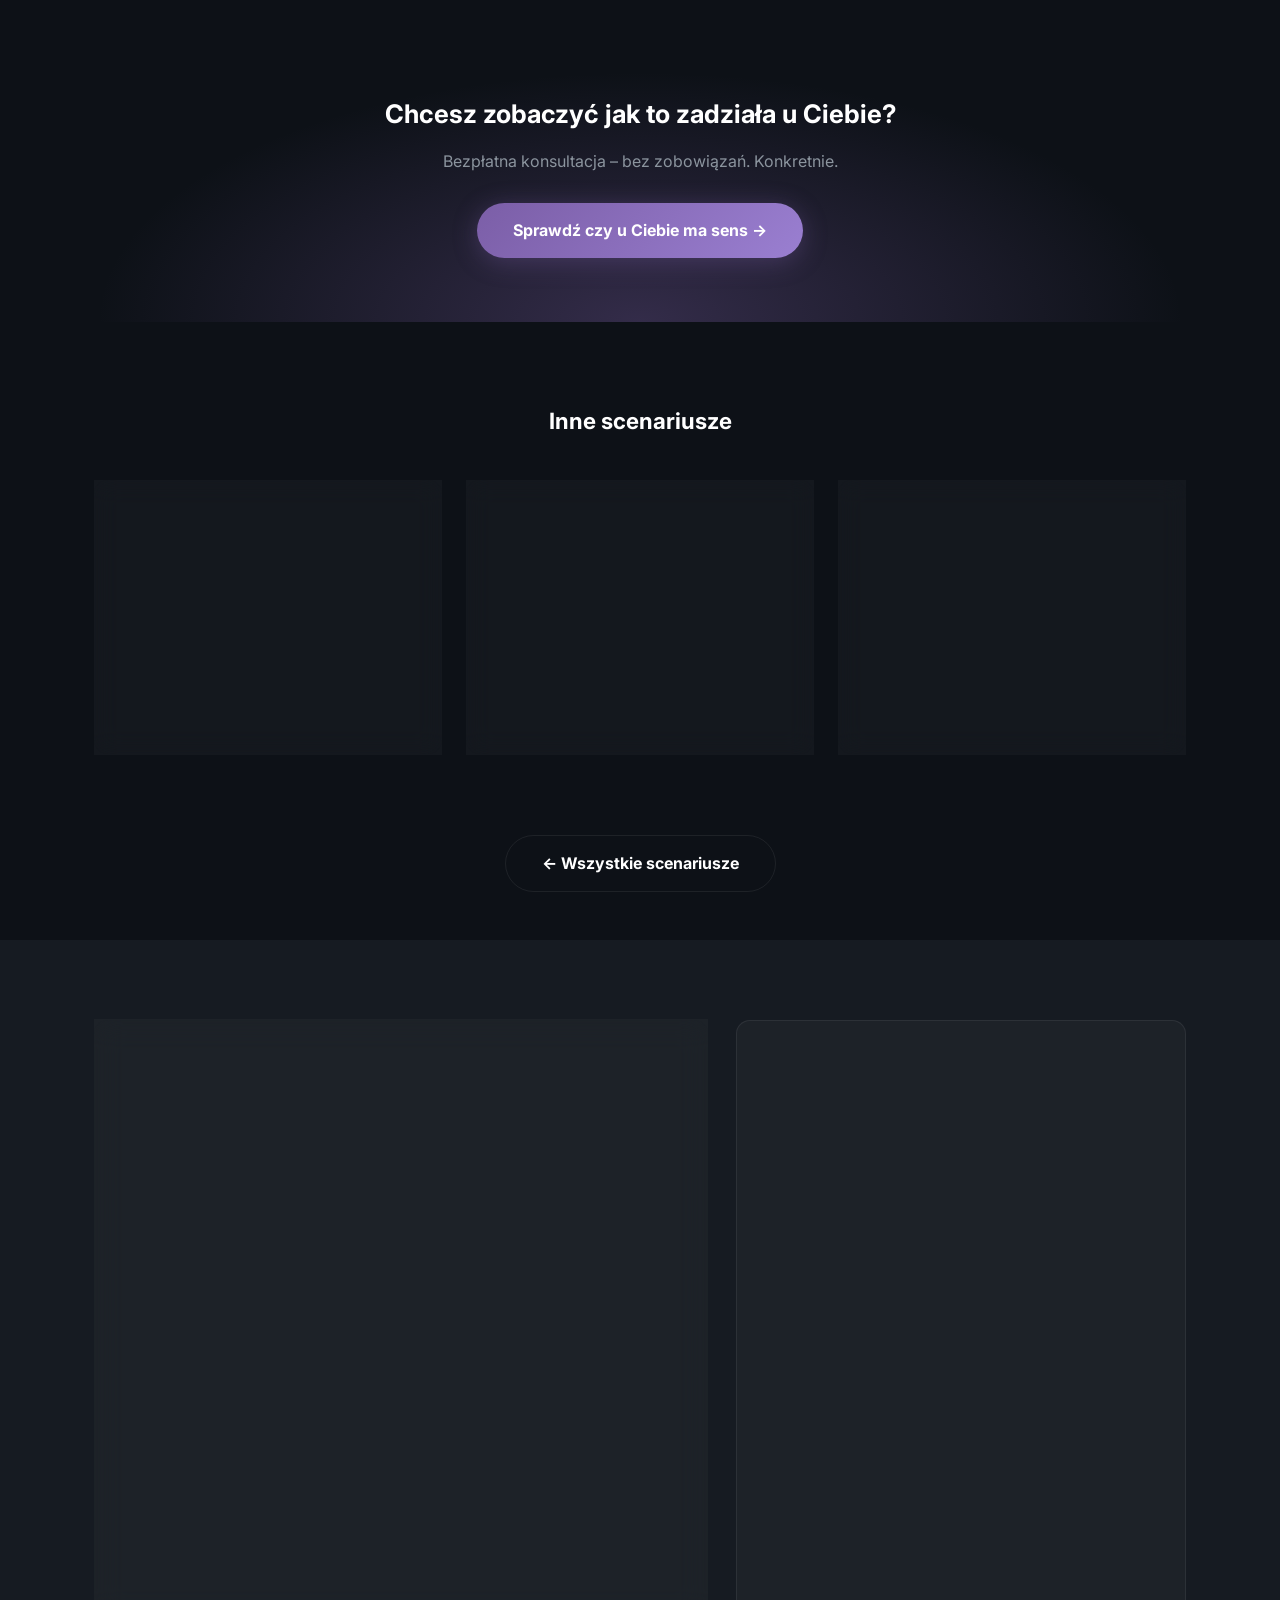
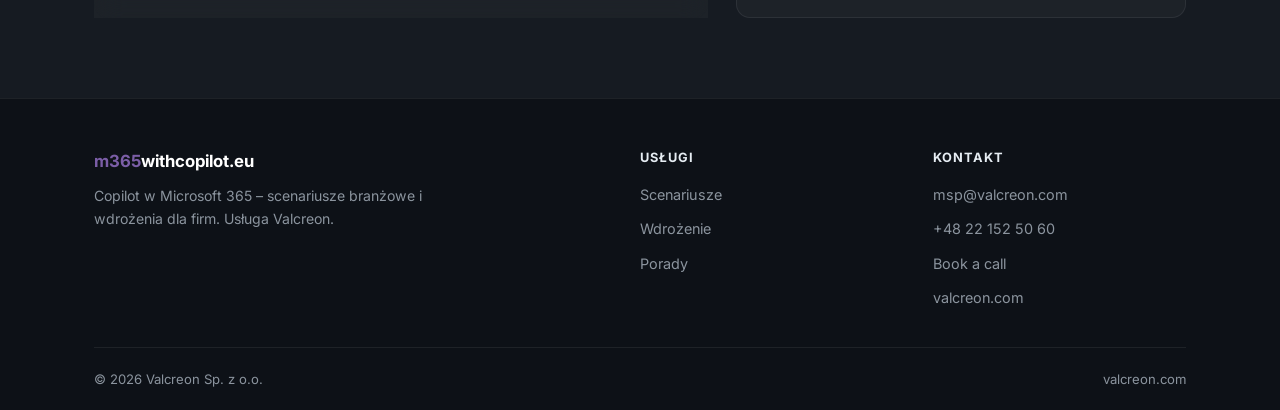
==== commit 5eac76c5: "Update kancelaria.html" ====
--- a/kancelaria.html
+++ b/kancelaria.html
@@ -48,12 +48,12 @@
   <div class="block fade">
     <span class="block-label">🤖 Co wdrożyliśmy</span>
     <ul>
-      <li><strong>Word + Copilot (Legal agent)</strong> – analiza umów, wykrywanie ryzyk i&nbsp;propozycje zmian w&nbsp;trybie śledzenia zmian</li>
+      <li><strong>Word + Copilot (Legal agent – agent prawny Frontier)</strong> – analiza umów, wykrywanie ryzyk i&nbsp;propozycje zmian w&nbsp;trybie śledzenia zmian</li>
       <li><strong>Outlook + Copilot</strong> – podsumowanie wątku z&nbsp;klientem jednym kliknięciem</li>
       <li><strong>Teams + Copilot</strong> – automatyczne notatki ze spotkań z&nbsp;action items</li>
       <li><strong>Copilot Chat</strong> – wyszukiwanie ustaleń z&nbsp;korespondencji i&nbsp;dokumentów</li>
       <li><strong>PowerPoint + Copilot</strong> – prezentacje dla klientów z&nbsp;danych i&nbsp;analiz</li>
-      <li><strong>Legal agent</strong> – porównanie zapisów z&nbsp;firmowym playbookiem i&nbsp;wskazanie niestandardowych klauzul</li>
+      <li><strong>Legal agent (gent prawny Frontier)</strong> – porównanie zapisów z&nbsp;firmowym playbookiem i&nbsp;wskazanie niestandardowych klauzul</li>
     </ul>
   </div>
 
